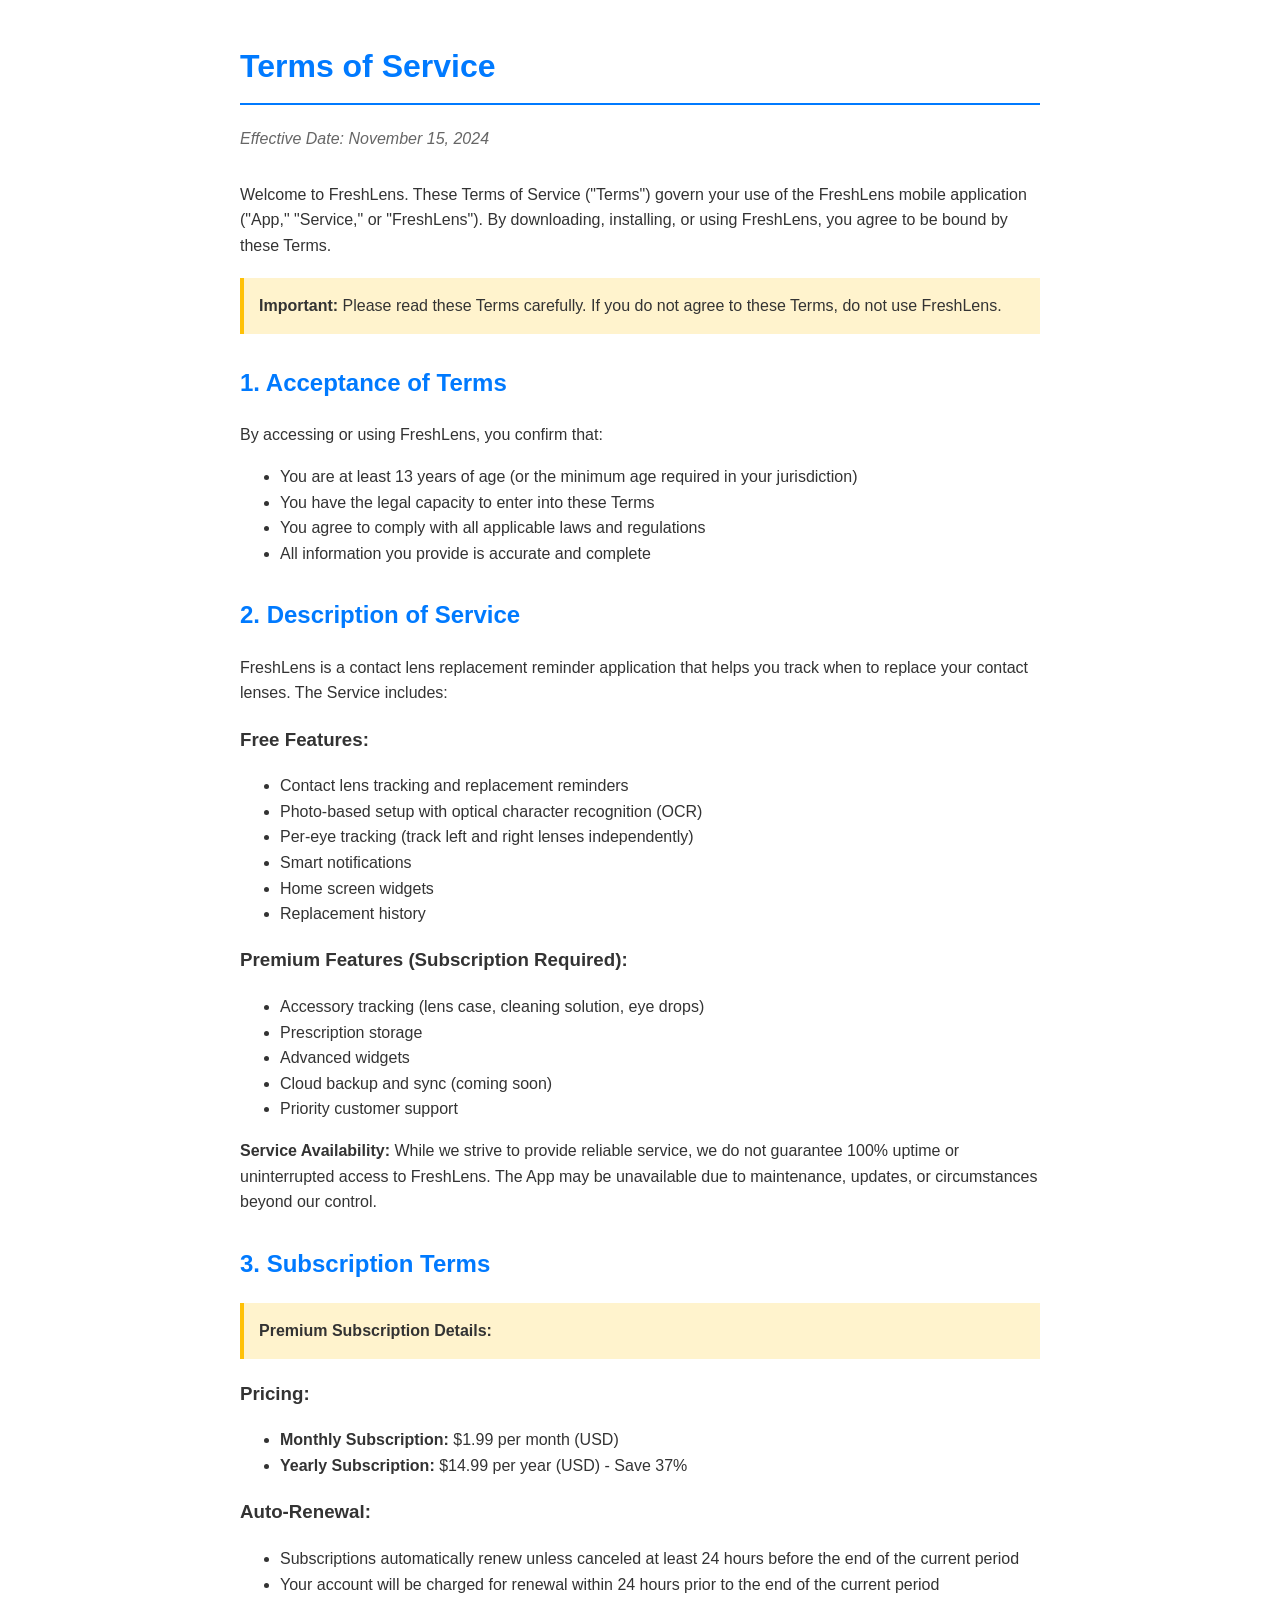
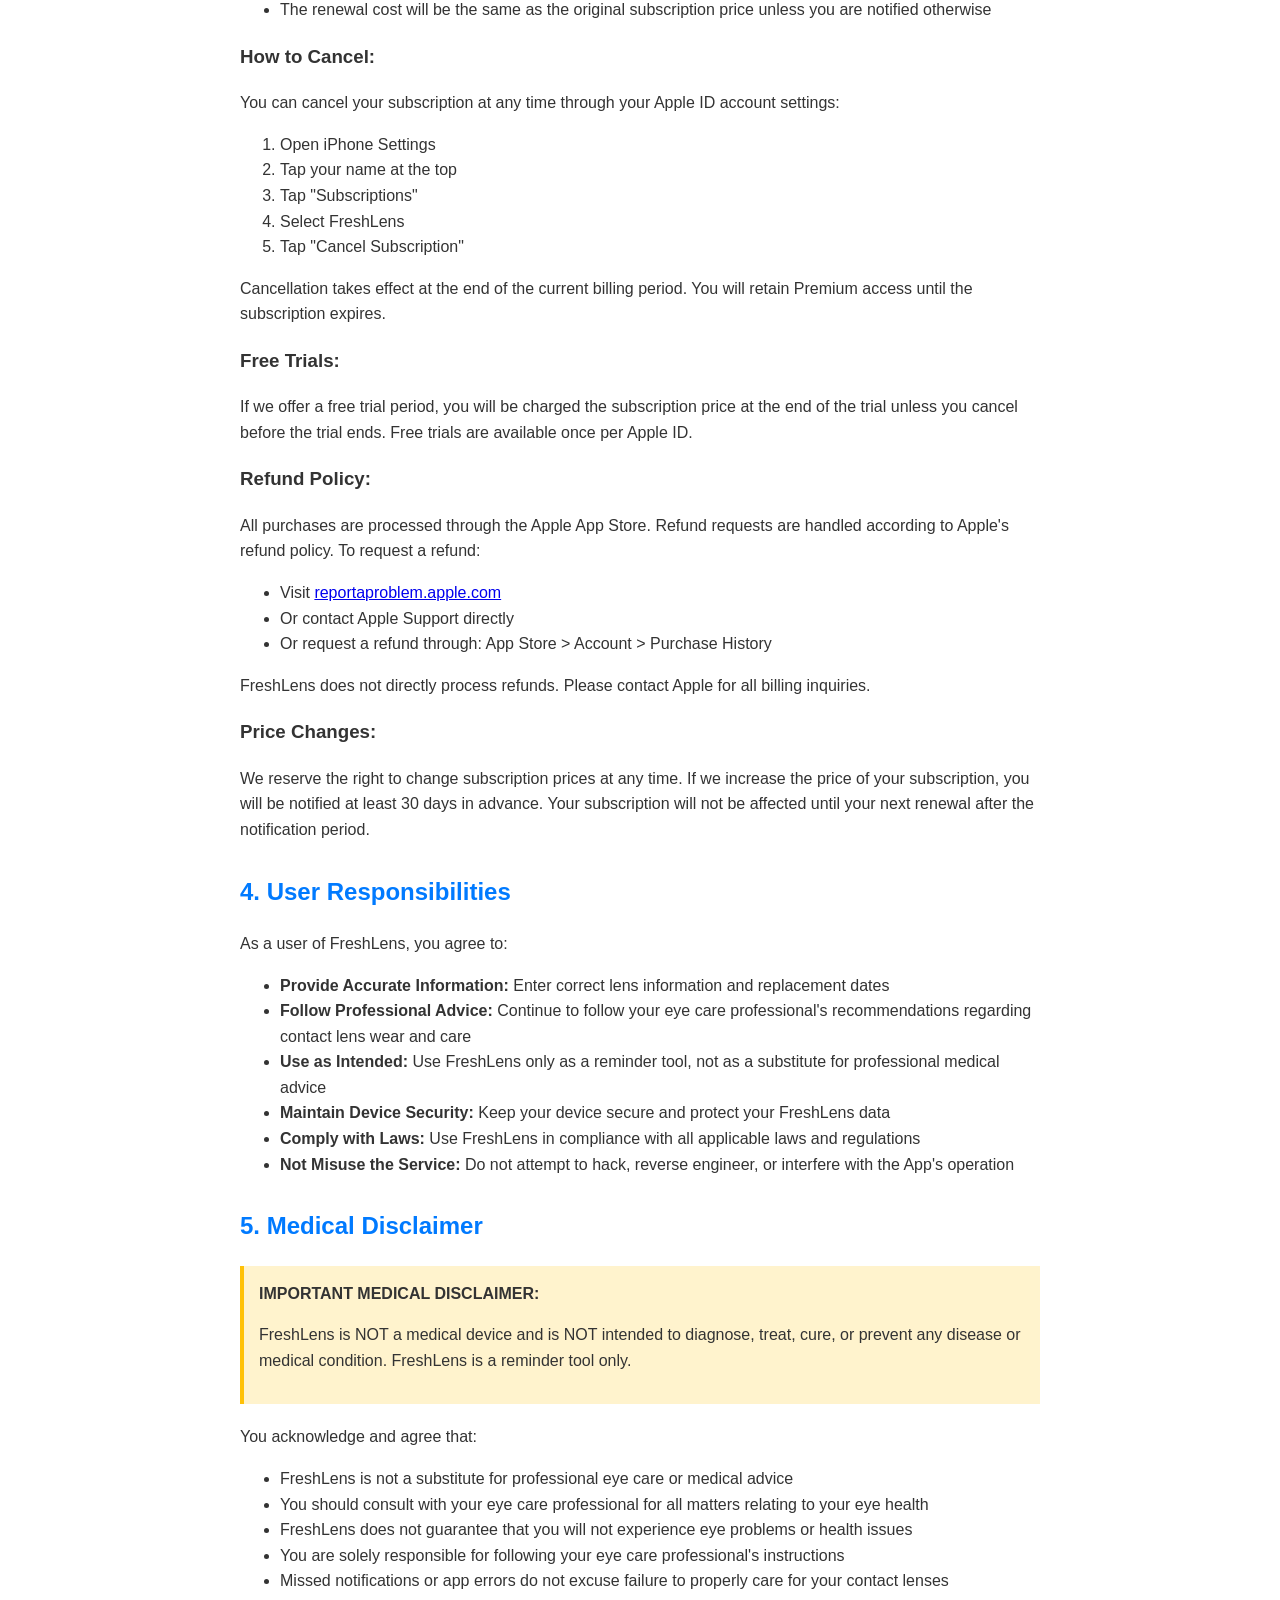
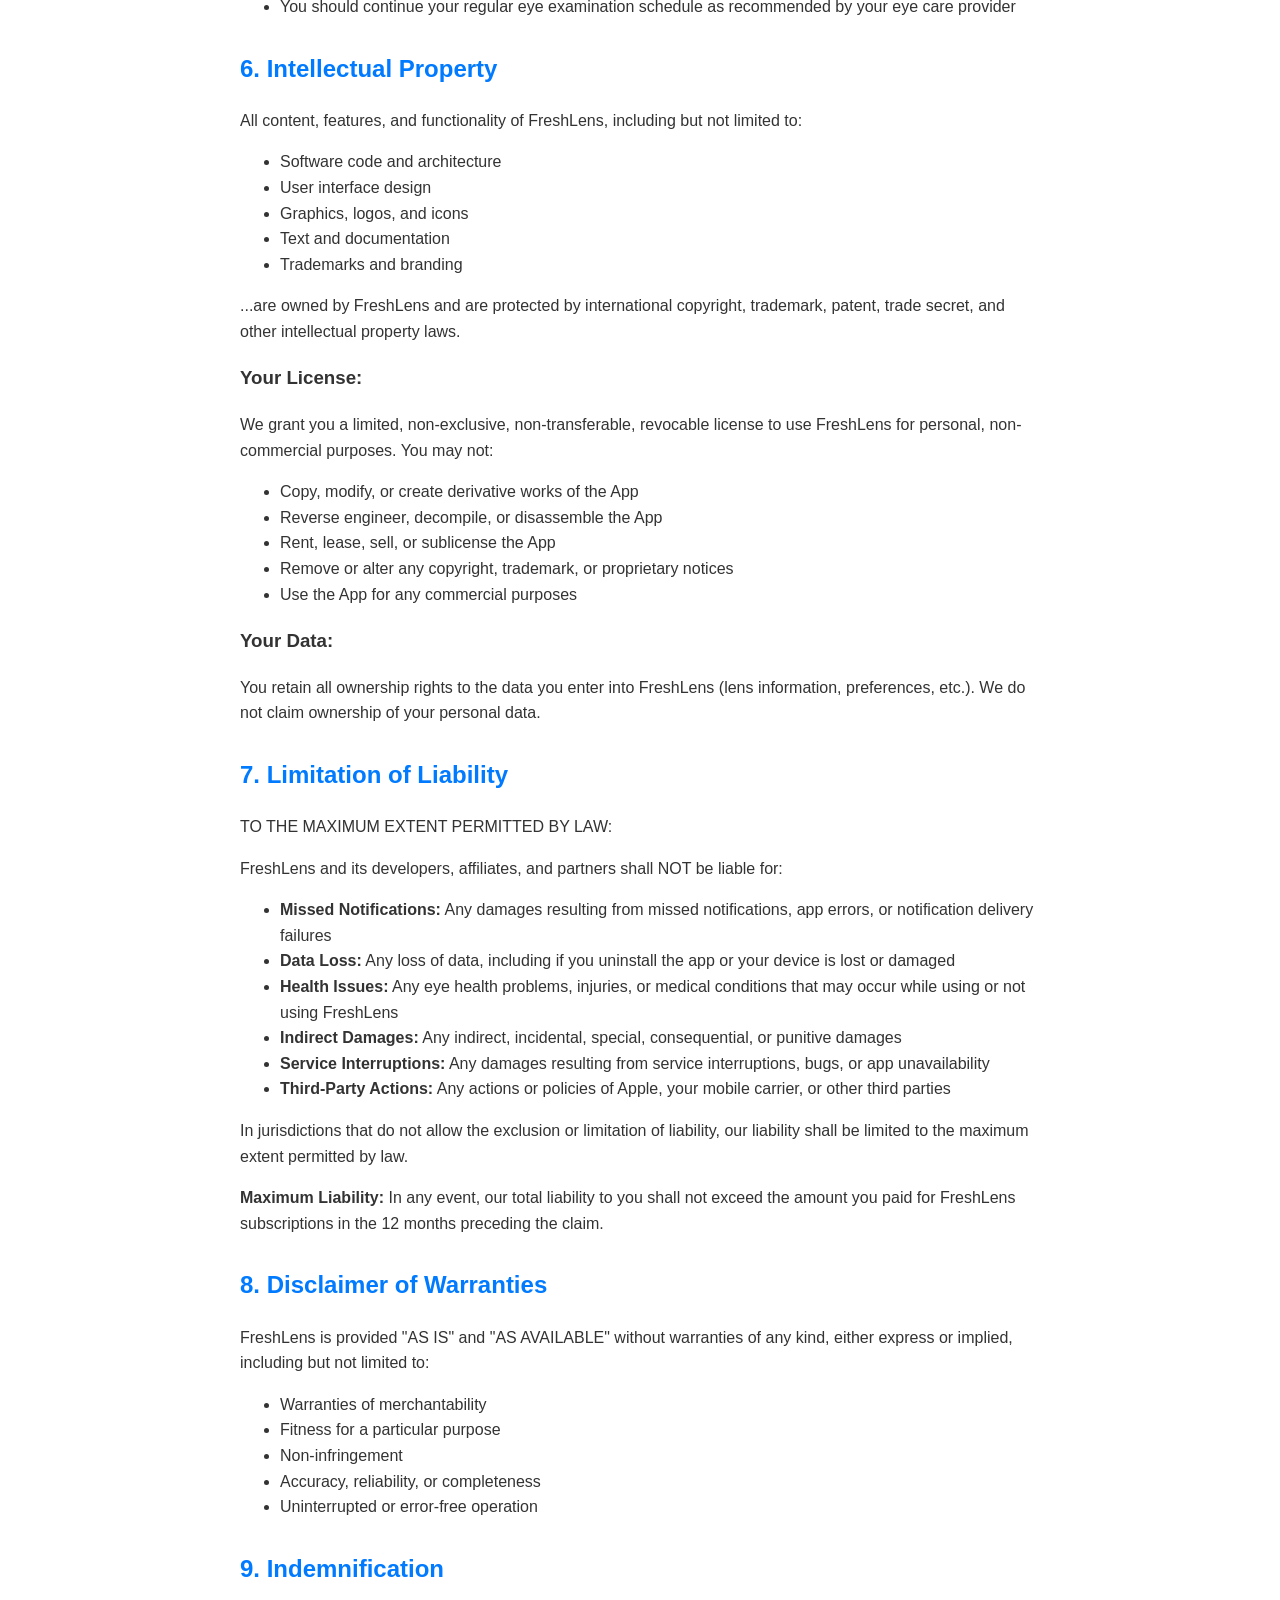
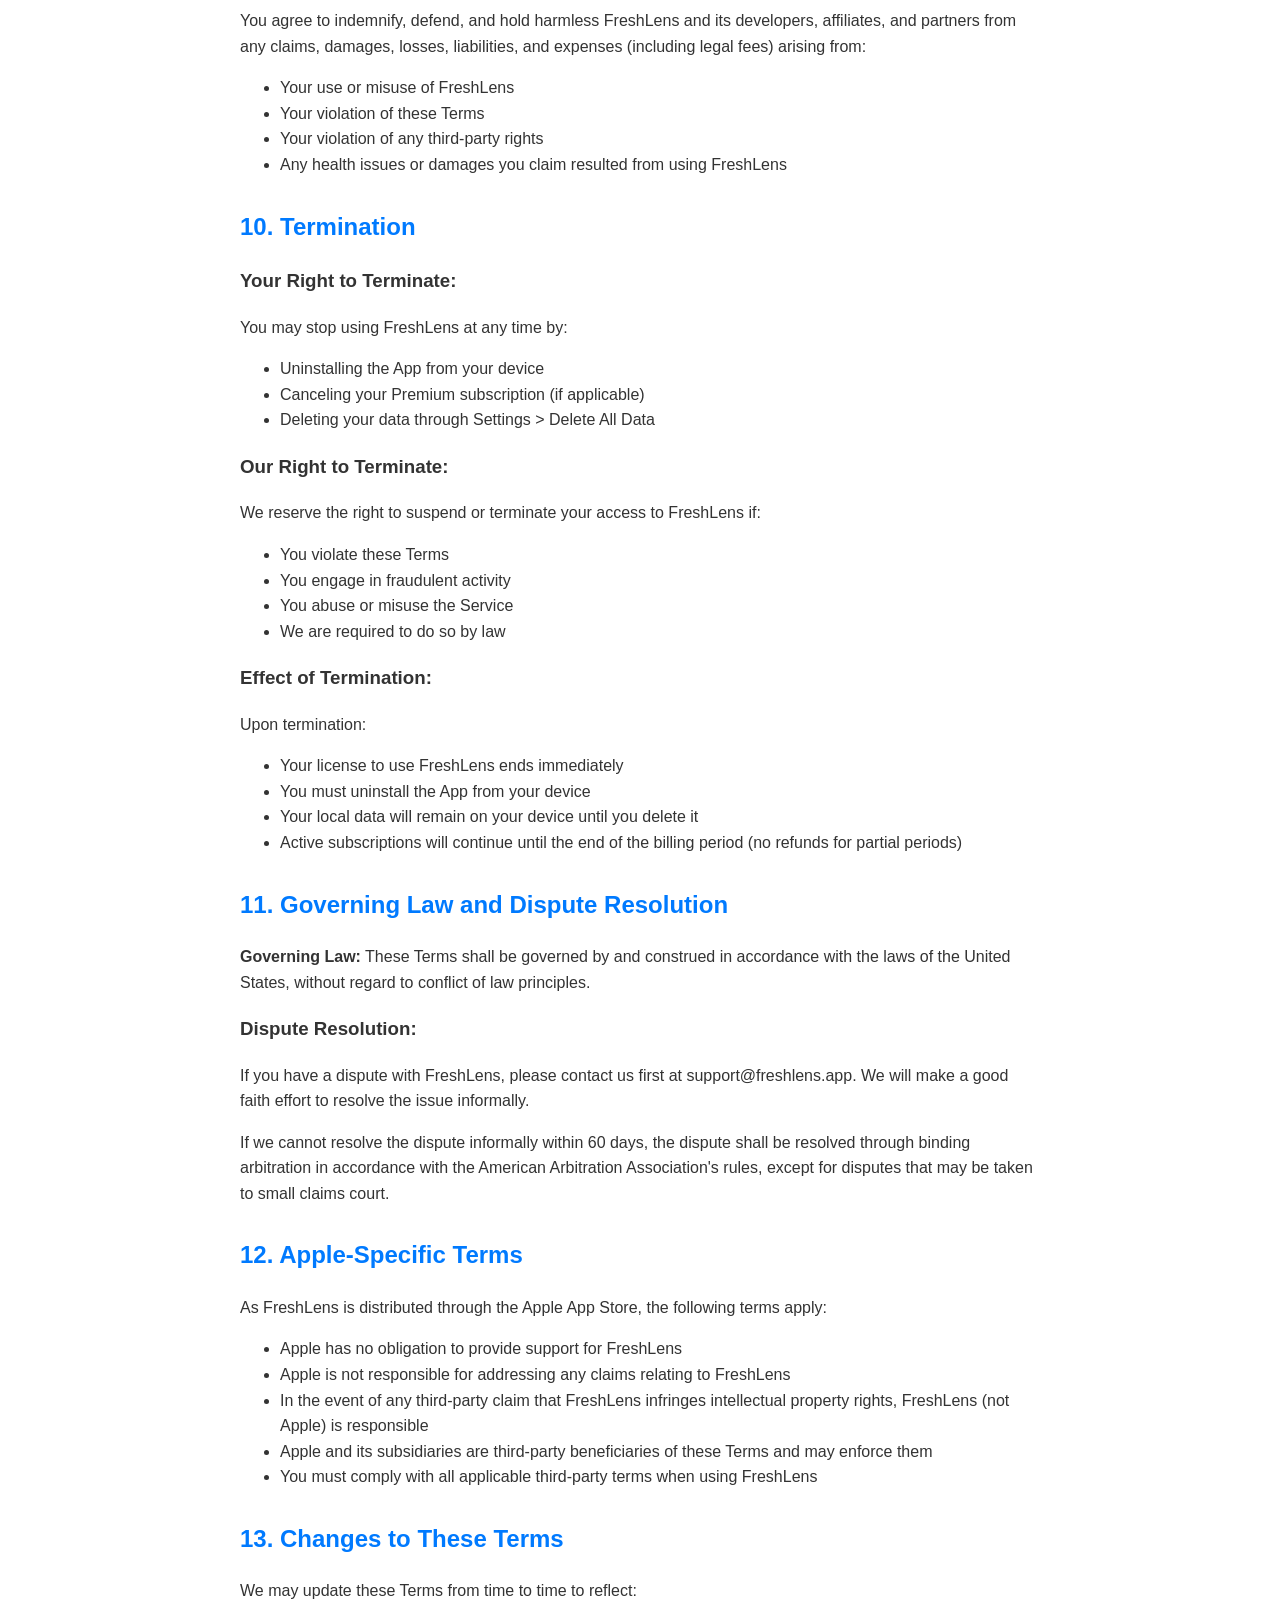
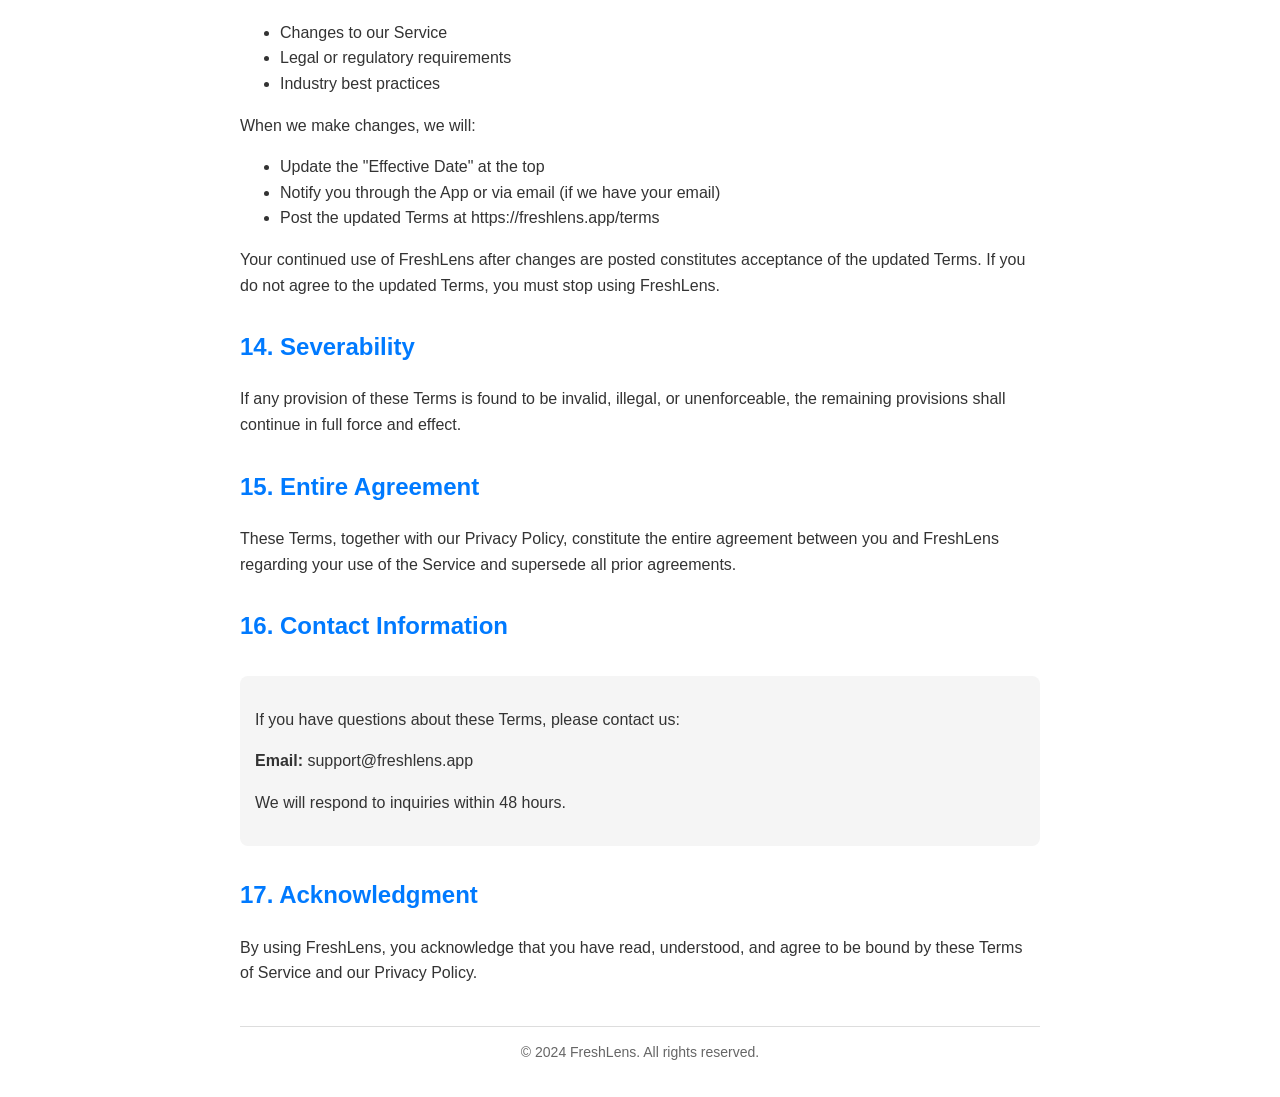
==== terms.html @ 41b2eef4 "Initial: FreshLens legal pages (privacy, terms, support)" ====
<!DOCTYPE html>
<html lang="en">
<head>
    <meta charset="UTF-8">
    <meta name="viewport" content="width=device-width, initial-scale=1.0">
    <title>Terms of Service - FreshLens</title>
    <style>
        body {
            font-family: -apple-system, BlinkMacSystemFont, 'Segoe UI', Roboto, Oxygen, Ubuntu, Cantarell, sans-serif;
            line-height: 1.6;
            max-width: 800px;
            margin: 0 auto;
            padding: 20px;
            color: #333;
        }
        h1 {
            color: #007AFF;
            border-bottom: 2px solid #007AFF;
            padding-bottom: 10px;
        }
        h2 {
            color: #007AFF;
            margin-top: 30px;
        }
        .last-updated {
            color: #666;
            font-style: italic;
            margin-bottom: 30px;
        }
        .important {
            background: #fff3cd;
            border-left: 4px solid #ffc107;
            padding: 15px;
            margin: 20px 0;
        }
        .contact {
            background: #f5f5f5;
            padding: 15px;
            border-radius: 8px;
            margin-top: 30px;
        }
    </style>
</head>
<body>
    <h1>Terms of Service</h1>
    <p class="last-updated">Effective Date: November 15, 2024</p>

    <p>Welcome to FreshLens. These Terms of Service ("Terms") govern your use of the FreshLens mobile application ("App," "Service," or "FreshLens"). By downloading, installing, or using FreshLens, you agree to be bound by these Terms.</p>

    <div class="important">
        <strong>Important:</strong> Please read these Terms carefully. If you do not agree to these Terms, do not use FreshLens.
    </div>

    <h2>1. Acceptance of Terms</h2>
    <p>By accessing or using FreshLens, you confirm that:</p>
    <ul>
        <li>You are at least 13 years of age (or the minimum age required in your jurisdiction)</li>
        <li>You have the legal capacity to enter into these Terms</li>
        <li>You agree to comply with all applicable laws and regulations</li>
        <li>All information you provide is accurate and complete</li>
    </ul>

    <h2>2. Description of Service</h2>
    <p>FreshLens is a contact lens replacement reminder application that helps you track when to replace your contact lenses. The Service includes:</p>

    <h3>Free Features:</h3>
    <ul>
        <li>Contact lens tracking and replacement reminders</li>
        <li>Photo-based setup with optical character recognition (OCR)</li>
        <li>Per-eye tracking (track left and right lenses independently)</li>
        <li>Smart notifications</li>
        <li>Home screen widgets</li>
        <li>Replacement history</li>
    </ul>

    <h3>Premium Features (Subscription Required):</h3>
    <ul>
        <li>Accessory tracking (lens case, cleaning solution, eye drops)</li>
        <li>Prescription storage</li>
        <li>Advanced widgets</li>
        <li>Cloud backup and sync (coming soon)</li>
        <li>Priority customer support</li>
    </ul>

    <p><strong>Service Availability:</strong> While we strive to provide reliable service, we do not guarantee 100% uptime or uninterrupted access to FreshLens. The App may be unavailable due to maintenance, updates, or circumstances beyond our control.</p>

    <h2>3. Subscription Terms</h2>
    <div class="important">
        <strong>Premium Subscription Details:</strong>
    </div>

    <h3>Pricing:</h3>
    <ul>
        <li><strong>Monthly Subscription:</strong> $1.99 per month (USD)</li>
        <li><strong>Yearly Subscription:</strong> $14.99 per year (USD) - Save 37%</li>
    </ul>

    <h3>Auto-Renewal:</h3>
    <ul>
        <li>Subscriptions automatically renew unless canceled at least 24 hours before the end of the current period</li>
        <li>Your account will be charged for renewal within 24 hours prior to the end of the current period</li>
        <li>The renewal cost will be the same as the original subscription price unless you are notified otherwise</li>
    </ul>

    <h3>How to Cancel:</h3>
    <p>You can cancel your subscription at any time through your Apple ID account settings:</p>
    <ol>
        <li>Open iPhone Settings</li>
        <li>Tap your name at the top</li>
        <li>Tap "Subscriptions"</li>
        <li>Select FreshLens</li>
        <li>Tap "Cancel Subscription"</li>
    </ol>
    <p>Cancellation takes effect at the end of the current billing period. You will retain Premium access until the subscription expires.</p>

    <h3>Free Trials:</h3>
    <p>If we offer a free trial period, you will be charged the subscription price at the end of the trial unless you cancel before the trial ends. Free trials are available once per Apple ID.</p>

    <h3>Refund Policy:</h3>
    <p>All purchases are processed through the Apple App Store. Refund requests are handled according to Apple's refund policy. To request a refund:</p>
    <ul>
        <li>Visit <a href="https://reportaproblem.apple.com" target="_blank">reportaproblem.apple.com</a></li>
        <li>Or contact Apple Support directly</li>
        <li>Or request a refund through: App Store > Account > Purchase History</li>
    </ul>
    <p>FreshLens does not directly process refunds. Please contact Apple for all billing inquiries.</p>

    <h3>Price Changes:</h3>
    <p>We reserve the right to change subscription prices at any time. If we increase the price of your subscription, you will be notified at least 30 days in advance. Your subscription will not be affected until your next renewal after the notification period.</p>

    <h2>4. User Responsibilities</h2>
    <p>As a user of FreshLens, you agree to:</p>
    <ul>
        <li><strong>Provide Accurate Information:</strong> Enter correct lens information and replacement dates</li>
        <li><strong>Follow Professional Advice:</strong> Continue to follow your eye care professional's recommendations regarding contact lens wear and care</li>
        <li><strong>Use as Intended:</strong> Use FreshLens only as a reminder tool, not as a substitute for professional medical advice</li>
        <li><strong>Maintain Device Security:</strong> Keep your device secure and protect your FreshLens data</li>
        <li><strong>Comply with Laws:</strong> Use FreshLens in compliance with all applicable laws and regulations</li>
        <li><strong>Not Misuse the Service:</strong> Do not attempt to hack, reverse engineer, or interfere with the App's operation</li>
    </ul>

    <h2>5. Medical Disclaimer</h2>
    <div class="important">
        <strong>IMPORTANT MEDICAL DISCLAIMER:</strong>
        <p>FreshLens is NOT a medical device and is NOT intended to diagnose, treat, cure, or prevent any disease or medical condition. FreshLens is a reminder tool only.</p>
    </div>

    <p>You acknowledge and agree that:</p>
    <ul>
        <li>FreshLens is not a substitute for professional eye care or medical advice</li>
        <li>You should consult with your eye care professional for all matters relating to your eye health</li>
        <li>FreshLens does not guarantee that you will not experience eye problems or health issues</li>
        <li>You are solely responsible for following your eye care professional's instructions</li>
        <li>Missed notifications or app errors do not excuse failure to properly care for your contact lenses</li>
        <li>You should continue your regular eye examination schedule as recommended by your eye care provider</li>
    </ul>

    <h2>6. Intellectual Property</h2>
    <p>All content, features, and functionality of FreshLens, including but not limited to:</p>
    <ul>
        <li>Software code and architecture</li>
        <li>User interface design</li>
        <li>Graphics, logos, and icons</li>
        <li>Text and documentation</li>
        <li>Trademarks and branding</li>
    </ul>
    <p>...are owned by FreshLens and are protected by international copyright, trademark, patent, trade secret, and other intellectual property laws.</p>

    <h3>Your License:</h3>
    <p>We grant you a limited, non-exclusive, non-transferable, revocable license to use FreshLens for personal, non-commercial purposes. You may not:</p>
    <ul>
        <li>Copy, modify, or create derivative works of the App</li>
        <li>Reverse engineer, decompile, or disassemble the App</li>
        <li>Rent, lease, sell, or sublicense the App</li>
        <li>Remove or alter any copyright, trademark, or proprietary notices</li>
        <li>Use the App for any commercial purposes</li>
    </ul>

    <h3>Your Data:</h3>
    <p>You retain all ownership rights to the data you enter into FreshLens (lens information, preferences, etc.). We do not claim ownership of your personal data.</p>

    <h2>7. Limitation of Liability</h2>
    <p>TO THE MAXIMUM EXTENT PERMITTED BY LAW:</p>

    <p>FreshLens and its developers, affiliates, and partners shall NOT be liable for:</p>
    <ul>
        <li><strong>Missed Notifications:</strong> Any damages resulting from missed notifications, app errors, or notification delivery failures</li>
        <li><strong>Data Loss:</strong> Any loss of data, including if you uninstall the app or your device is lost or damaged</li>
        <li><strong>Health Issues:</strong> Any eye health problems, injuries, or medical conditions that may occur while using or not using FreshLens</li>
        <li><strong>Indirect Damages:</strong> Any indirect, incidental, special, consequential, or punitive damages</li>
        <li><strong>Service Interruptions:</strong> Any damages resulting from service interruptions, bugs, or app unavailability</li>
        <li><strong>Third-Party Actions:</strong> Any actions or policies of Apple, your mobile carrier, or other third parties</li>
    </ul>

    <p>In jurisdictions that do not allow the exclusion or limitation of liability, our liability shall be limited to the maximum extent permitted by law.</p>

    <p><strong>Maximum Liability:</strong> In any event, our total liability to you shall not exceed the amount you paid for FreshLens subscriptions in the 12 months preceding the claim.</p>

    <h2>8. Disclaimer of Warranties</h2>
    <p>FreshLens is provided "AS IS" and "AS AVAILABLE" without warranties of any kind, either express or implied, including but not limited to:</p>
    <ul>
        <li>Warranties of merchantability</li>
        <li>Fitness for a particular purpose</li>
        <li>Non-infringement</li>
        <li>Accuracy, reliability, or completeness</li>
        <li>Uninterrupted or error-free operation</li>
    </ul>

    <h2>9. Indemnification</h2>
    <p>You agree to indemnify, defend, and hold harmless FreshLens and its developers, affiliates, and partners from any claims, damages, losses, liabilities, and expenses (including legal fees) arising from:</p>
    <ul>
        <li>Your use or misuse of FreshLens</li>
        <li>Your violation of these Terms</li>
        <li>Your violation of any third-party rights</li>
        <li>Any health issues or damages you claim resulted from using FreshLens</li>
    </ul>

    <h2>10. Termination</h2>
    <h3>Your Right to Terminate:</h3>
    <p>You may stop using FreshLens at any time by:</p>
    <ul>
        <li>Uninstalling the App from your device</li>
        <li>Canceling your Premium subscription (if applicable)</li>
        <li>Deleting your data through Settings > Delete All Data</li>
    </ul>

    <h3>Our Right to Terminate:</h3>
    <p>We reserve the right to suspend or terminate your access to FreshLens if:</p>
    <ul>
        <li>You violate these Terms</li>
        <li>You engage in fraudulent activity</li>
        <li>You abuse or misuse the Service</li>
        <li>We are required to do so by law</li>
    </ul>

    <h3>Effect of Termination:</h3>
    <p>Upon termination:</p>
    <ul>
        <li>Your license to use FreshLens ends immediately</li>
        <li>You must uninstall the App from your device</li>
        <li>Your local data will remain on your device until you delete it</li>
        <li>Active subscriptions will continue until the end of the billing period (no refunds for partial periods)</li>
    </ul>

    <h2>11. Governing Law and Dispute Resolution</h2>
    <p><strong>Governing Law:</strong> These Terms shall be governed by and construed in accordance with the laws of the United States, without regard to conflict of law principles.</p>

    <h3>Dispute Resolution:</h3>
    <p>If you have a dispute with FreshLens, please contact us first at support@freshlens.app. We will make a good faith effort to resolve the issue informally.</p>

    <p>If we cannot resolve the dispute informally within 60 days, the dispute shall be resolved through binding arbitration in accordance with the American Arbitration Association's rules, except for disputes that may be taken to small claims court.</p>

    <h2>12. Apple-Specific Terms</h2>
    <p>As FreshLens is distributed through the Apple App Store, the following terms apply:</p>
    <ul>
        <li>Apple has no obligation to provide support for FreshLens</li>
        <li>Apple is not responsible for addressing any claims relating to FreshLens</li>
        <li>In the event of any third-party claim that FreshLens infringes intellectual property rights, FreshLens (not Apple) is responsible</li>
        <li>Apple and its subsidiaries are third-party beneficiaries of these Terms and may enforce them</li>
        <li>You must comply with all applicable third-party terms when using FreshLens</li>
    </ul>

    <h2>13. Changes to These Terms</h2>
    <p>We may update these Terms from time to time to reflect:</p>
    <ul>
        <li>Changes to our Service</li>
        <li>Legal or regulatory requirements</li>
        <li>Industry best practices</li>
    </ul>

    <p>When we make changes, we will:</p>
    <ul>
        <li>Update the "Effective Date" at the top</li>
        <li>Notify you through the App or via email (if we have your email)</li>
        <li>Post the updated Terms at https://freshlens.app/terms</li>
    </ul>

    <p>Your continued use of FreshLens after changes are posted constitutes acceptance of the updated Terms. If you do not agree to the updated Terms, you must stop using FreshLens.</p>

    <h2>14. Severability</h2>
    <p>If any provision of these Terms is found to be invalid, illegal, or unenforceable, the remaining provisions shall continue in full force and effect.</p>

    <h2>15. Entire Agreement</h2>
    <p>These Terms, together with our Privacy Policy, constitute the entire agreement between you and FreshLens regarding your use of the Service and supersede all prior agreements.</p>

    <h2>16. Contact Information</h2>
    <div class="contact">
        <p>If you have questions about these Terms, please contact us:</p>
        <p><strong>Email:</strong> support@freshlens.app</p>
        <p>We will respond to inquiries within 48 hours.</p>
    </div>

    <h2>17. Acknowledgment</h2>
    <p>By using FreshLens, you acknowledge that you have read, understood, and agree to be bound by these Terms of Service and our Privacy Policy.</p>

    <hr style="margin-top: 40px; border: none; border-top: 1px solid #ddd;">
    <p style="text-align: center; color: #666; font-size: 14px;">© 2024 FreshLens. All rights reserved.</p>
</body>
</html>
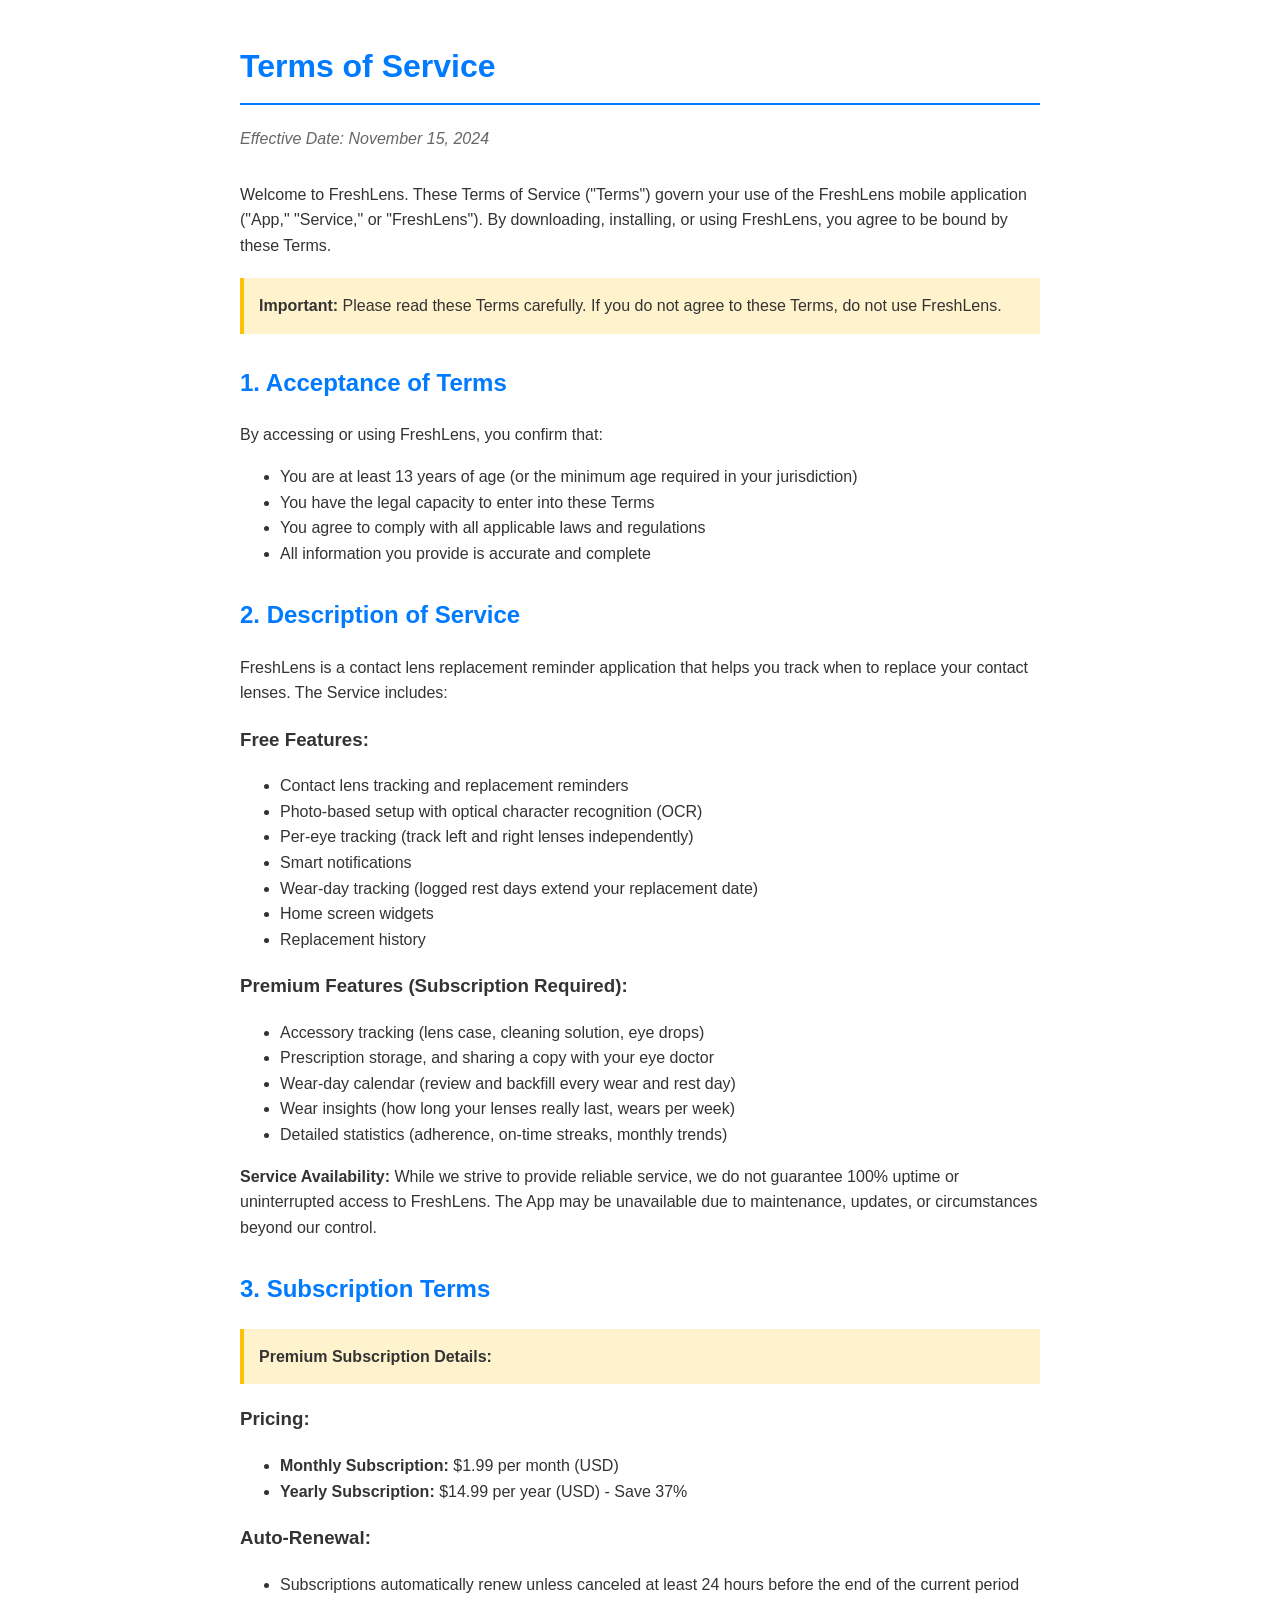
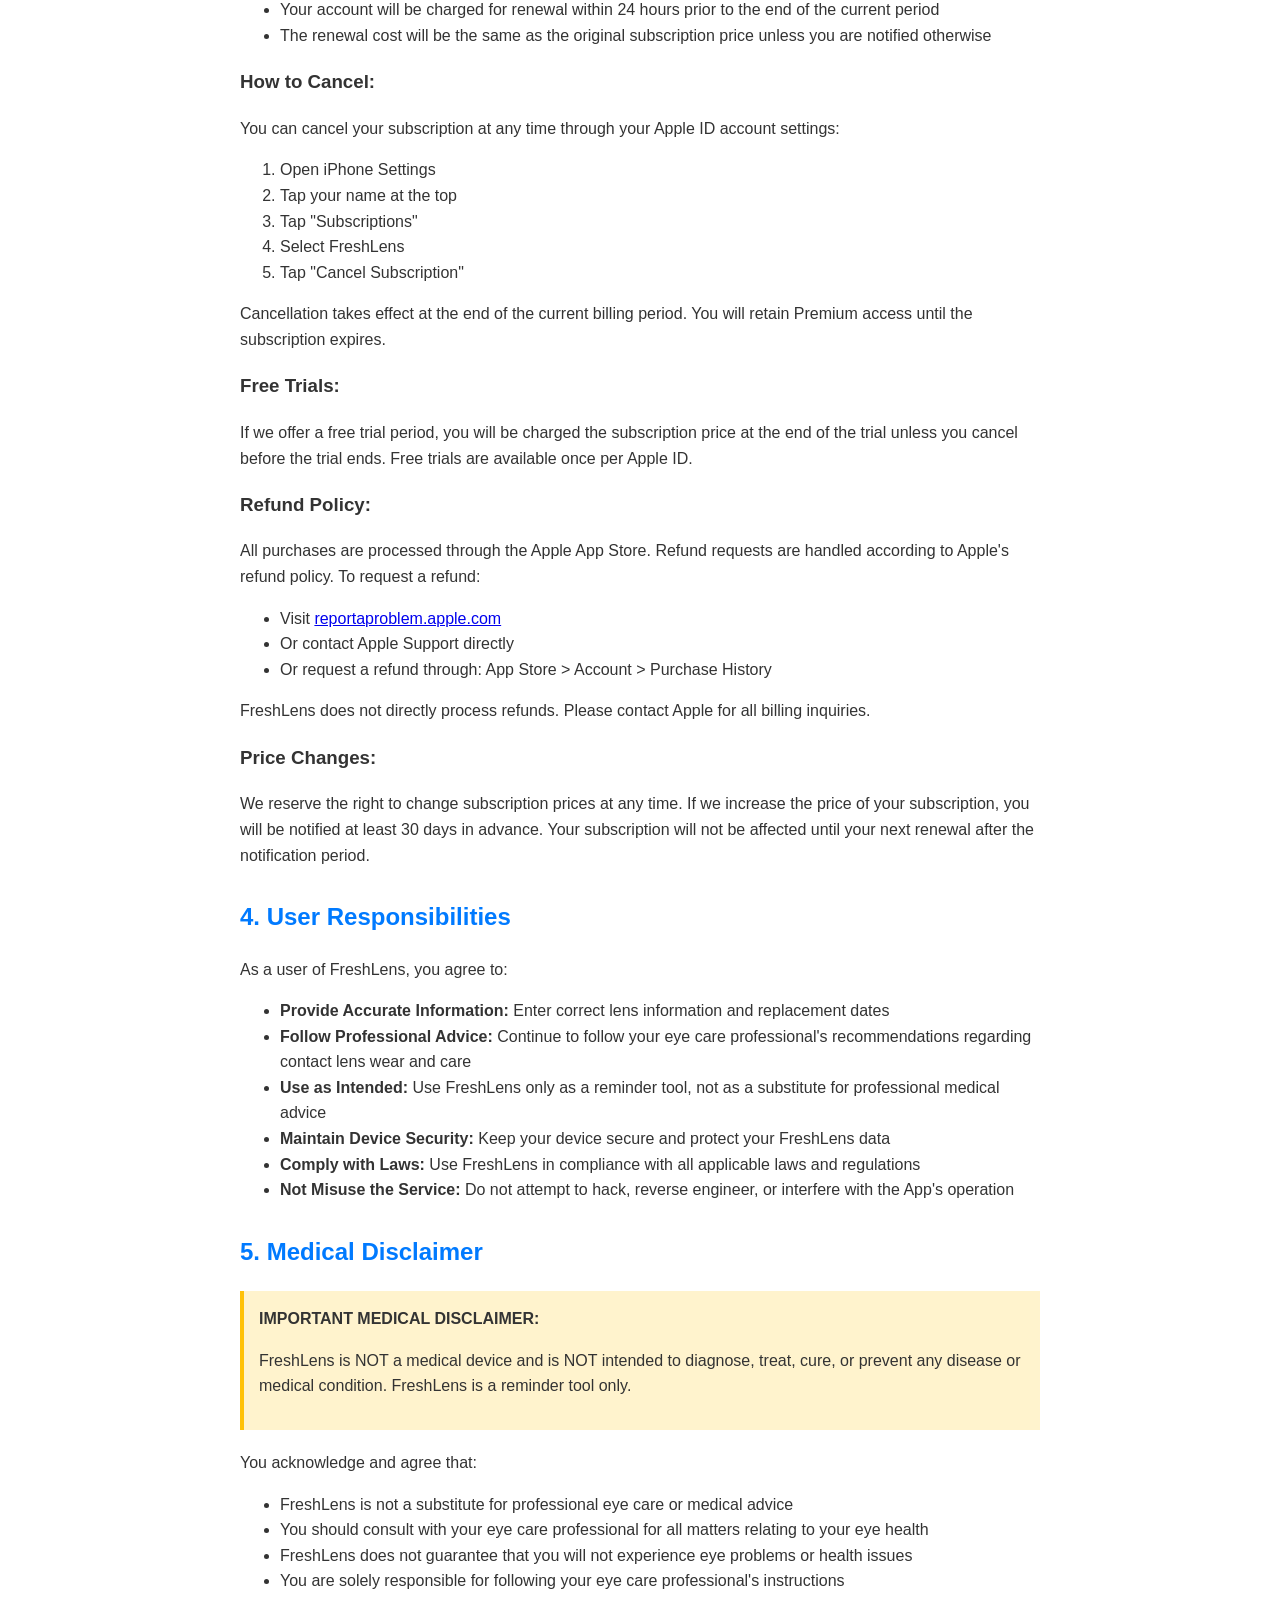
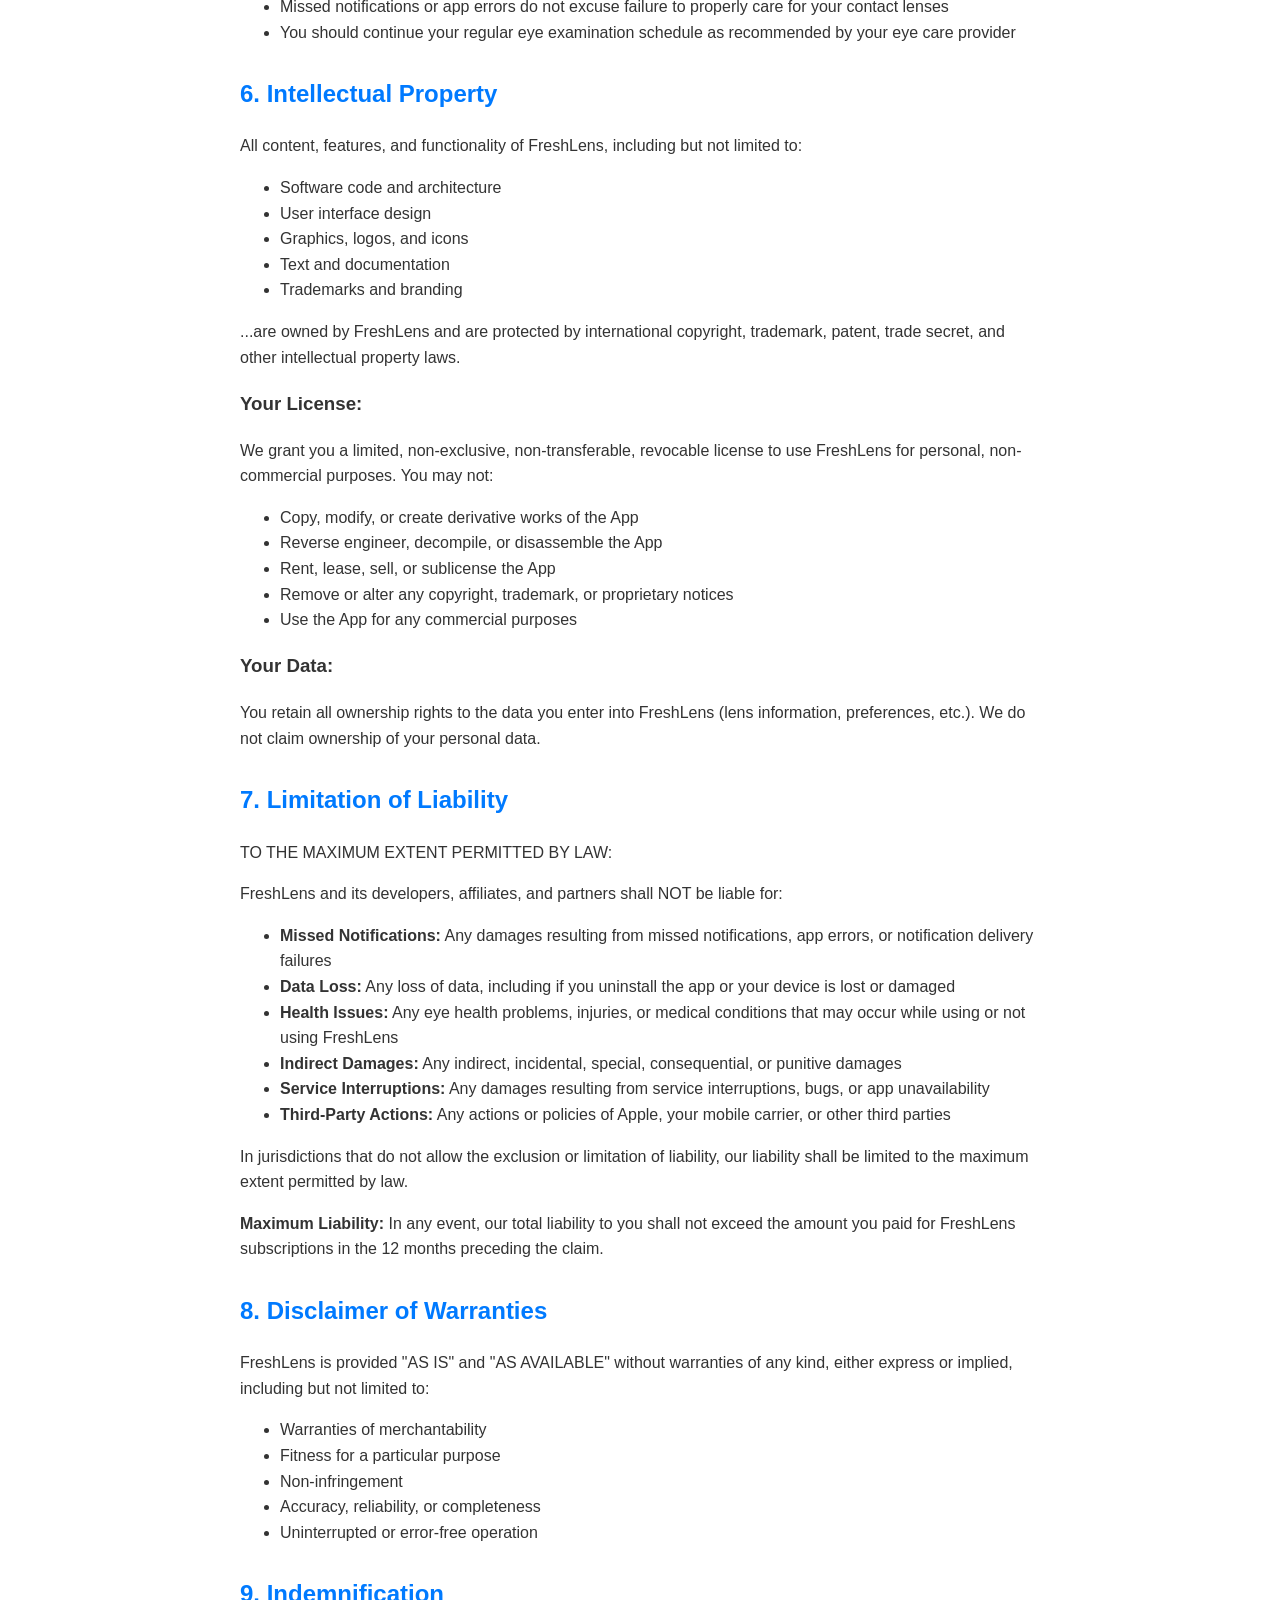
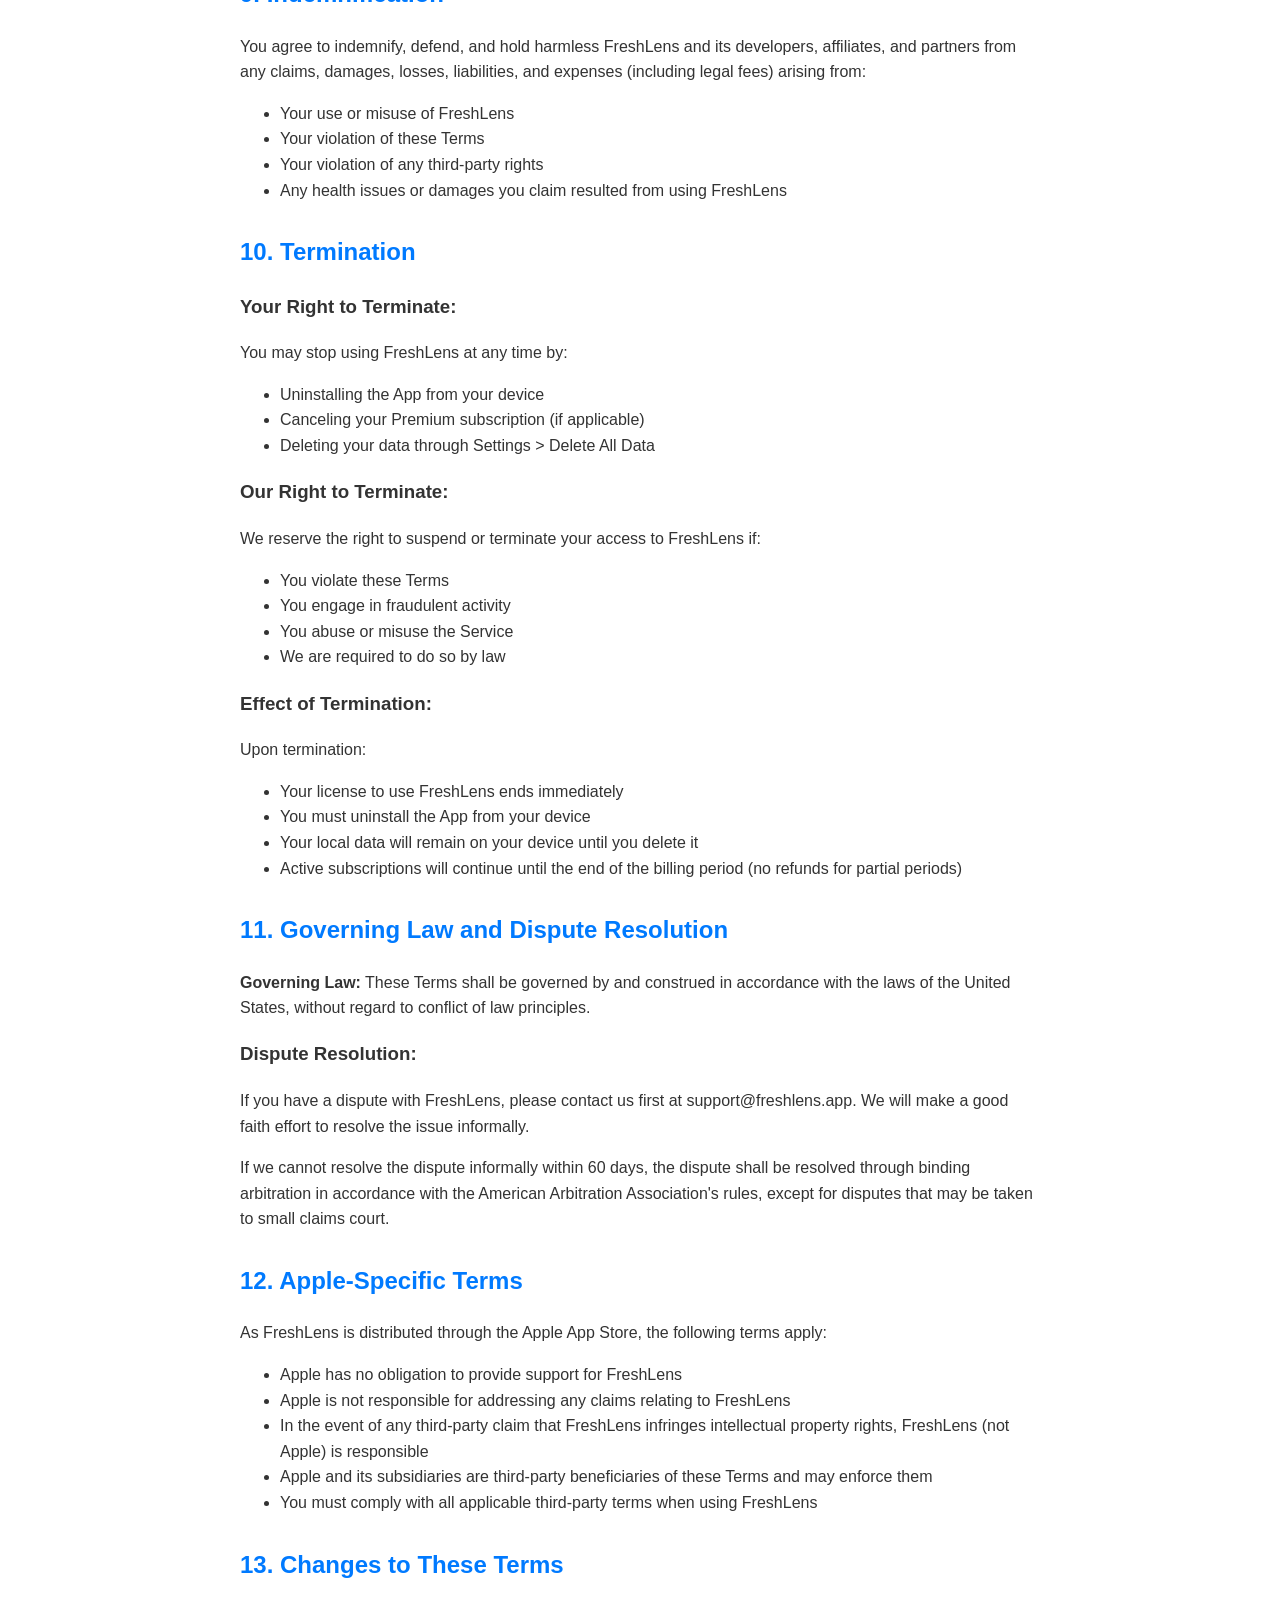
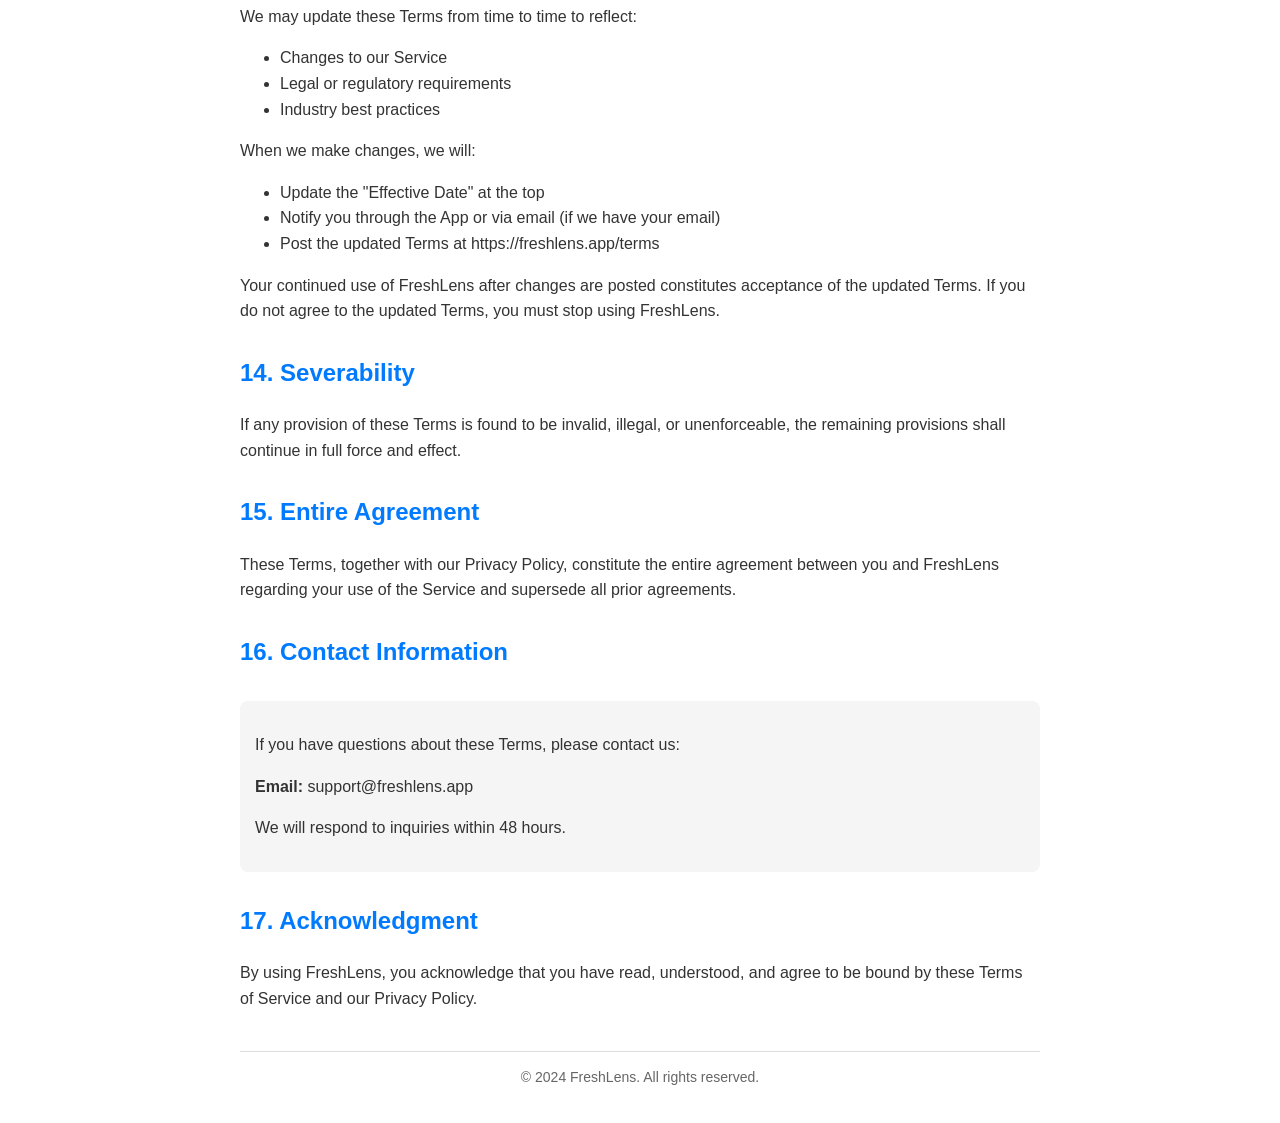
==== commit 2a8e44be: "Sync corrected support + terms copy (stop selling free features as paid) Co-Authored-By: Claude Fabl" ====
--- a/terms.html
+++ b/terms.html
@@ -69,6 +69,7 @@
         <li>Photo-based setup with optical character recognition (OCR)</li>
         <li>Per-eye tracking (track left and right lenses independently)</li>
         <li>Smart notifications</li>
+        <li>Wear-day tracking (logged rest days extend your replacement date)</li>
         <li>Home screen widgets</li>
         <li>Replacement history</li>
     </ul>
@@ -76,10 +77,10 @@
     <h3>Premium Features (Subscription Required):</h3>
     <ul>
         <li>Accessory tracking (lens case, cleaning solution, eye drops)</li>
-        <li>Prescription storage</li>
-        <li>Advanced widgets</li>
-        <li>Cloud backup and sync (coming soon)</li>
-        <li>Priority customer support</li>
+        <li>Prescription storage, and sharing a copy with your eye doctor</li>
+        <li>Wear-day calendar (review and backfill every wear and rest day)</li>
+        <li>Wear insights (how long your lenses really last, wears per week)</li>
+        <li>Detailed statistics (adherence, on-time streaks, monthly trends)</li>
     </ul>
 
     <p><strong>Service Availability:</strong> While we strive to provide reliable service, we do not guarantee 100% uptime or uninterrupted access to FreshLens. The App may be unavailable due to maintenance, updates, or circumstances beyond our control.</p>
